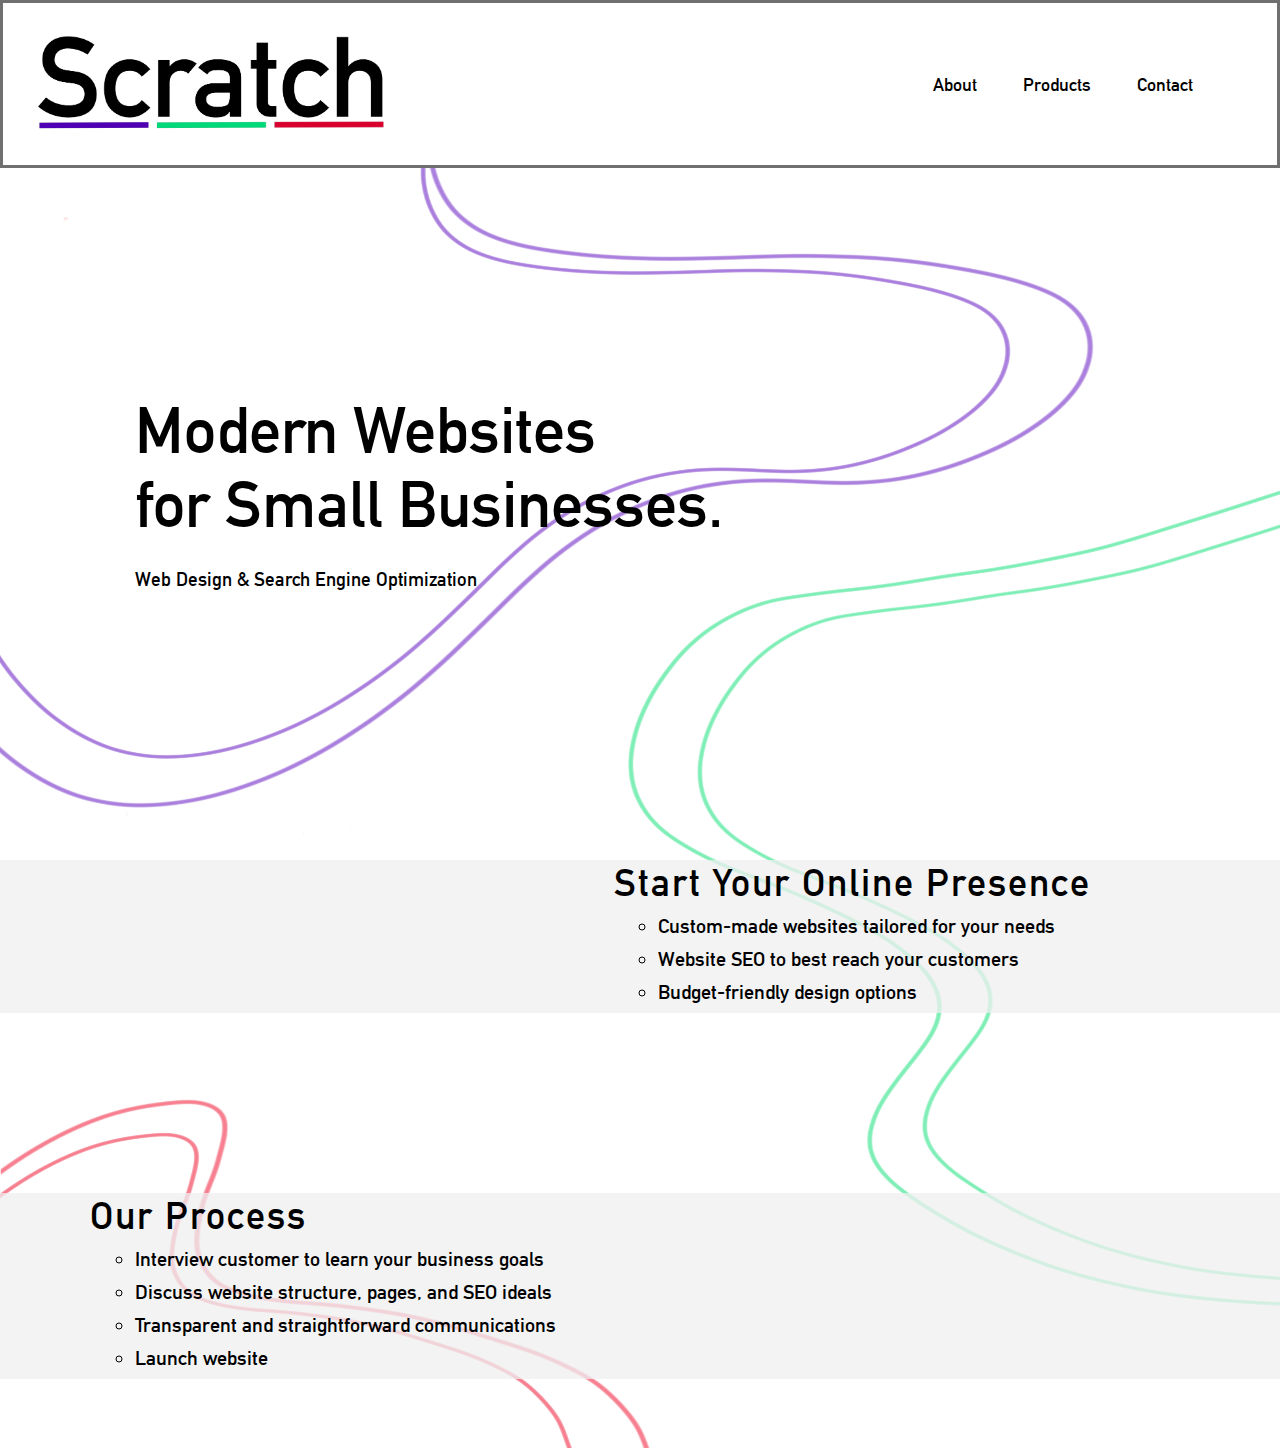
==== root/index.html @ eb452f38 "Spelling error in index" ====
<!DOCTYPE html>
<html lang="en">
	<head>
		<meta charset="UTF-8" />
		<meta http-equiv="X-UA-Compatible" content="IE=edge" />
		<meta name="viewport" content="width=device-width, initial-scale=1.0" />
		<link rel="stylesheet" href="CSS/styles.css" />
		<title>Scratch Web Solutions</title>
 	</head>
 	<body>
   		<nav class="navbar border">
			<!-- LOGO -->
			<a href = "home.html">
				<img class ="logo" href = "home.html" src="images/Scratch_Logo.png" alt="Scratch Web Services Logo">
			</a>
			<!-- NAVIGATION MENU -->
			<ul class="nav-links">
				<!-- USING CHECKBOX HACK -->
				<input type="checkbox" id="checkbox_toggle"/>
				<label for="checkbox_toggle" class="hamburger">&#9776;</label>
				<!-- NAVIGATION MENUS -->
				<div class="menu">
					<li><a href="./about.html">About</a></li>
					<li><a href="./products.html">Products</a></li>
					<li><a href="./contact-us.html">Contact</a></li>
				</div>
     		</ul>
   		</nav>

		<div id="backgroundimage">
			<div class = "home-splash">
				<h1 class = "home-title">Modern Websites<br>for Small Businesses.</h1>
				<h3 class = "home-subtitle">Web Design & Search Engine Optimization</h3>
			</div>
			<div>
				<div class="infobox1">
					<h2 class="h2">
						Start Your Online Presence<br>
					</h2>
					<ul class="li">
						<li>Custom-made websites tailored for your needs</li>
						<li>Website SEO to best reach your customers</li>
						<li>Budget-friendly design options</li>
					</ul>
				</div>
			</div>
			<div>
				<div class="infobox2">
					<h2 class="h2">
						Our Process<br>
					</h2>
					<ul class="li">
						<li>Interview customer to learn your business goals</li>
						<li>Discuss website structure, pages, and SEO ideals</li>
						<li>Transparent and straightforward communications</li>
						<li>Launch website</li>
					</ul>
				</div>
			</div>
		</div>
 	</body>
</html>
---- root/CSS/styles.css ----
* {
  margin: 0;
  padding: 0;
  box-sizing: border-box;
}
body {
  font-family: DIN-Alternative;
  background-color: rbga(236, 244, 252, 100);
}
a {
  text-decoration: none;
}
li {
  list-style: none;
}

nav {
  overflow: auto;
}



/* Gets font .ttf from src folder */
@font-face {
  font-family: DIN-Alternative;
  src: url(../fonts/DINAlternate-Bold.ttf);
}

/* NAVBAR STYLING STARTS */
.navbar {
  display: flex;
  align-items: center;
  justify-content: space-between;
  padding: 20px;
  background-color: rbga(236, 244, 252, 100);
  color: #fff;
}
.nav-links a {
  color: black;
}

/* LOGO */
.logo {
  max-width: 374px;
  max-height: 119px;
  align-items: center;
  /* background-color: rgba(255,255,255,100); */
}

.navbar.border {
  border: solid;
  border-color: rgba(112, 112, 112, 100);
}

/* NAVBAR MENU */
.menu {
  display: flex;
  gap: 1em;
  font-size: 18px;
  padding-right: 50px;
}

.menu li:hover {
  background-color: #4c9e9e;
  border-radius: 5px;
  transition: 0.3s ease;
}

.menu li {
  padding: 5px 14px;
}

/*RESPONSIVE NAVBAR MENU STARTS*/
/* CHECKBOX HACK */
input[type="checkbox"] {
  display: none;
}
/*HAMBURGER MENU*/
.hamburger {
  display: none;
  font-size: 24px;
  user-select: none;
}

#backgroundimage {
  background-image: url("../images/backgroundimage.png");
  background-repeat: no-repeat;
  background-size: 100% 100%;
  width: 100vw;
  height: 100vw;
  position: relative;
}

/* NAVBAR MEDIA QUERIES */
@media (max-width: 768px) {
  .menu {
    display: none;
    position: absolute;
    background-color: slategray;
    right: 0;
    left: 0;
    text-align: center;
    padding: 16px 0;
  }
  .menu li:hover {
    display: inline-block;
    background-color: #4c9e9e;
    transition: 0.3s ease;
  }
  .menu li + li {
    margin-top: 12px;
  }
  input[type="checkbox"]:checked ~ .menu {
    display: block;
  }
  .hamburger {
    display: block;
    color: black;
  }
  .dropdown {
    left: 50%;
    top: 30px;
    transform: translateX(35%);
  }
  .dropdown li:hover {
    background-color: #4c9e9e;
  }

  .home-splash {
	flex-direction: column;
	margin: auto;
  }

  #backgroundimage {
    background-image: url("../images/backgroundimage.png");
    background-repeat: no-repeat;
    background-size: cover;
    width: 100vw;
    height: 100vw;
    position: relative;
    background-attachment: fixed;
  }
}

/* custom--- */

.home-splash {
  flex-direction: column;
  padding-left: 15vh;
}

.home-splash h1 {
  display: flex;
  align-items: flex-start;
  padding-top: 25vh;
  font-size: 64px;
}

.home-splash h3 {
  display: flex;
  align-items: flex-start;
  padding-top: 3vh;
  padding-bottom: 30vh;
}

.infosection1 {
	justify-content:flex-end;
	flex-direction: row;
}

.infobox1 {
	display: flex;
	flex-direction: column;
	background-color: rgba(239, 239, 240, .75);
	justify-content: flex-end;
	align-items: flex-end;
	padding-left: 15vh;
	padding-right: 25vh;
	margin-bottom: 20vh;
}

.infobox1 h2 {
	font-size: 38px;
	font-weight: 300;
	padding-bottom: 1vh;
	letter-spacing: 2px;
	justify-content: flex-end;
	margin-right: -4vh;
}

.infobox1 li {
	font-size: 20px;
	font-weight: 100;
	letter-spacing: 0px;
	list-style: circle;
	justify-content: flex-end;
	padding-bottom: 1vh;
}

.infobox2 {
	display: flex;
	flex-direction: column;
	background-color: rgba(239, 239, 240, .75);
	justify-content: flex-start;
	align-items: flex-start;
	padding-left: 15vh;
	padding-right: 25vh;
}

.infobox2 h2 {
	font-size: 38px;
	font-weight: 300;
	padding-bottom: 1vh;
	letter-spacing: 2px;
	justify-content: flex-start;
	margin-left: -5vh;
}

.infobox2 li {
	font-size: 20px;
	font-weight: 100;
	letter-spacing: 0px;
	list-style: circle;
	justify-content: flex-start;
	padding-bottom: 1vh;
}
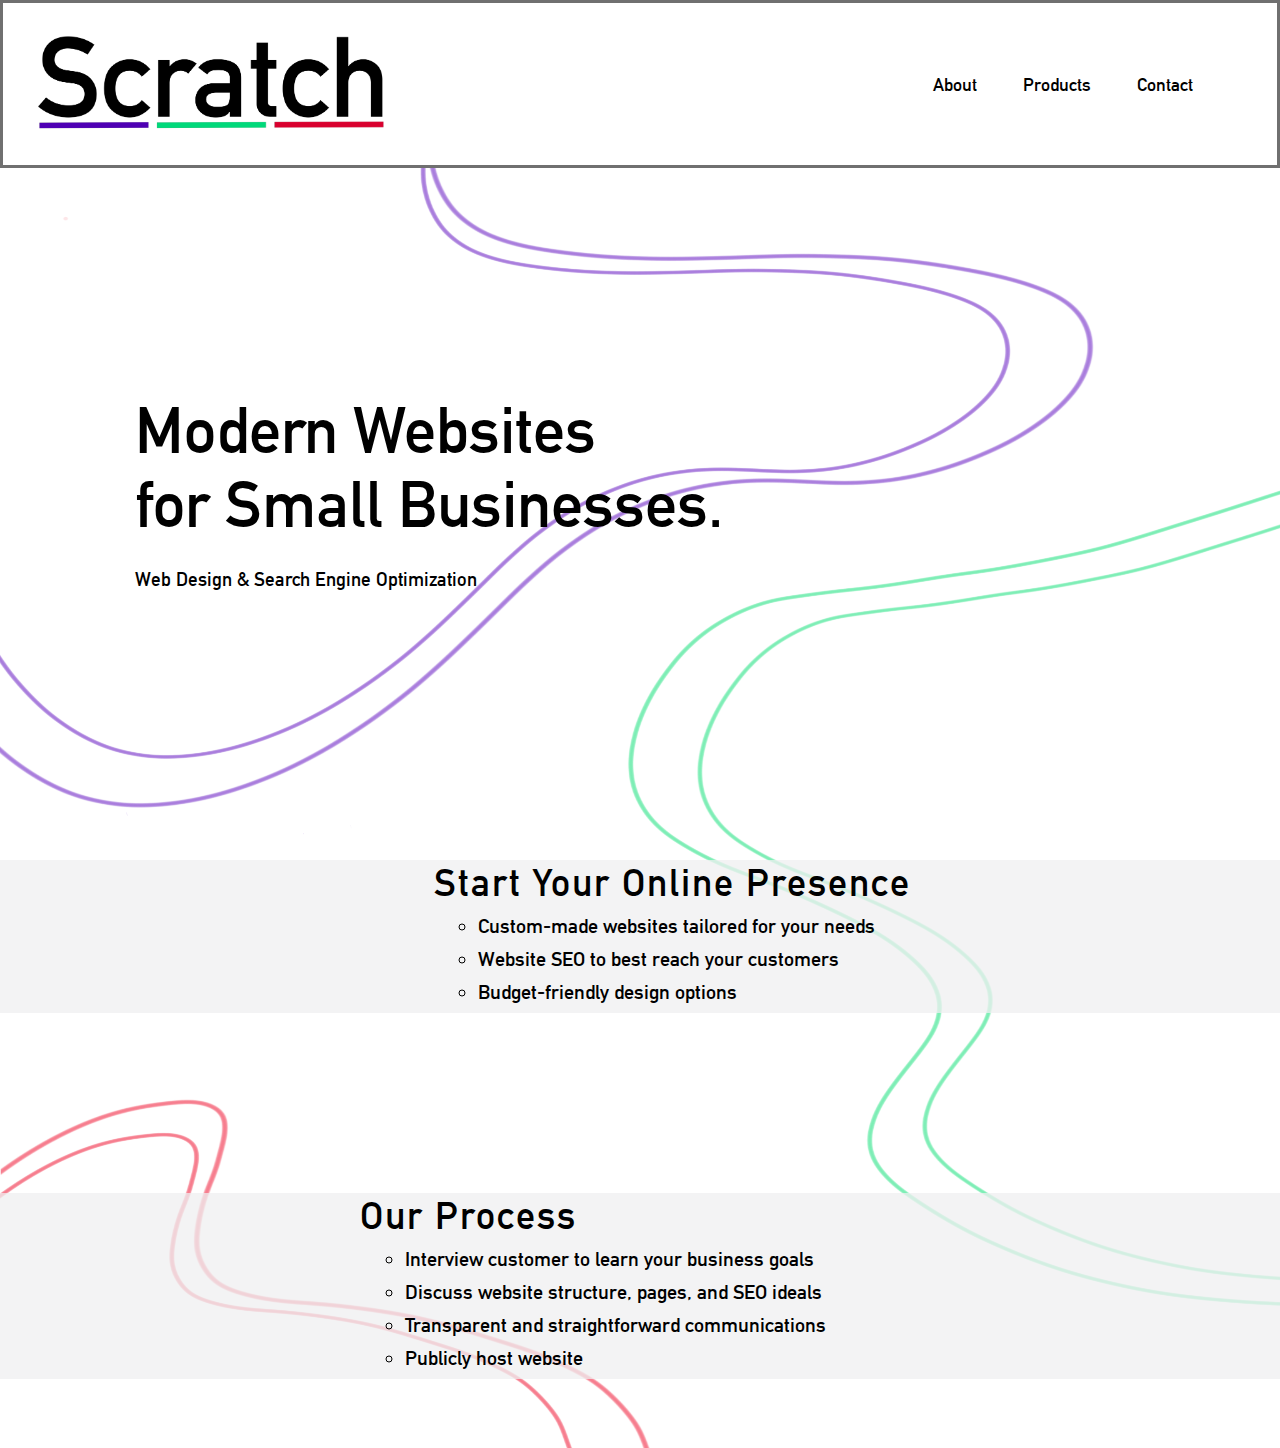
==== commit 16368601: "Minor CSS commit to home subsections" ====
--- a/root/index.html
+++ b/root/index.html
@@ -4,14 +4,14 @@
 		<meta charset="UTF-8" />
 		<meta http-equiv="X-UA-Compatible" content="IE=edge" />
 		<meta name="viewport" content="width=device-width, initial-scale=1.0" />
-		<link rel="stylesheet" href="CSS/styles.css" />
+		<link rel="stylesheet" href="./CSS/styles.css" />
 		<title>Scratch Web Solutions</title>
  	</head>
  	<body>
    		<nav class="navbar border">
 			<!-- LOGO -->
-			<a href = "home.html">
-				<img class ="logo" href = "home.html" src="images/Scratch_Logo.png" alt="Scratch Web Services Logo">
+			<a href = "./index.html">
+				<img class ="logo" src="images/Scratch_Logo.png" alt="Scratch Web Services Logo">
 			</a>
 			<!-- NAVIGATION MENU -->
 			<ul class="nav-links">
@@ -53,7 +53,7 @@
 						<li>Interview customer to learn your business goals</li>
 						<li>Discuss website structure, pages, and SEO ideals</li>
 						<li>Transparent and straightforward communications</li>
-						<li>Launch website</li>
+						<li>Publicly host website</li>
 					</ul>
 				</div>
 			</div>
--- a/root/CSS/styles.css
+++ b/root/CSS/styles.css
@@ -61,7 +61,7 @@
 }
 
 .menu li:hover {
-  background-color: #4c9e9e;
+  background-color: rgb(0,217,122);
   border-radius: 5px;
   transition: 0.3s ease;
 }
@@ -137,6 +137,7 @@
     background-size: cover;
     width: 100vw;
     height: 100vw;
+	max-width: 100%;
     position: relative;
     background-attachment: fixed;
   }
@@ -161,6 +162,7 @@
   align-items: flex-start;
   padding-top: 3vh;
   padding-bottom: 30vh;
+  font-weight: 300;
 }
 
 .infosection1 {
@@ -174,8 +176,8 @@
 	background-color: rgba(239, 239, 240, .75);
 	justify-content: flex-end;
 	align-items: flex-end;
-	padding-left: 15vh;
-	padding-right: 25vh;
+	padding-left: 5vh;
+	padding-right: 45vh;
 	margin-bottom: 20vh;
 }
 
@@ -203,8 +205,8 @@
 	background-color: rgba(239, 239, 240, .75);
 	justify-content: flex-start;
 	align-items: flex-start;
-	padding-left: 15vh;
-	padding-right: 25vh;
+	padding-left: 45vh;
+	padding-right: 5vh;
 }
 
 .infobox2 h2 {
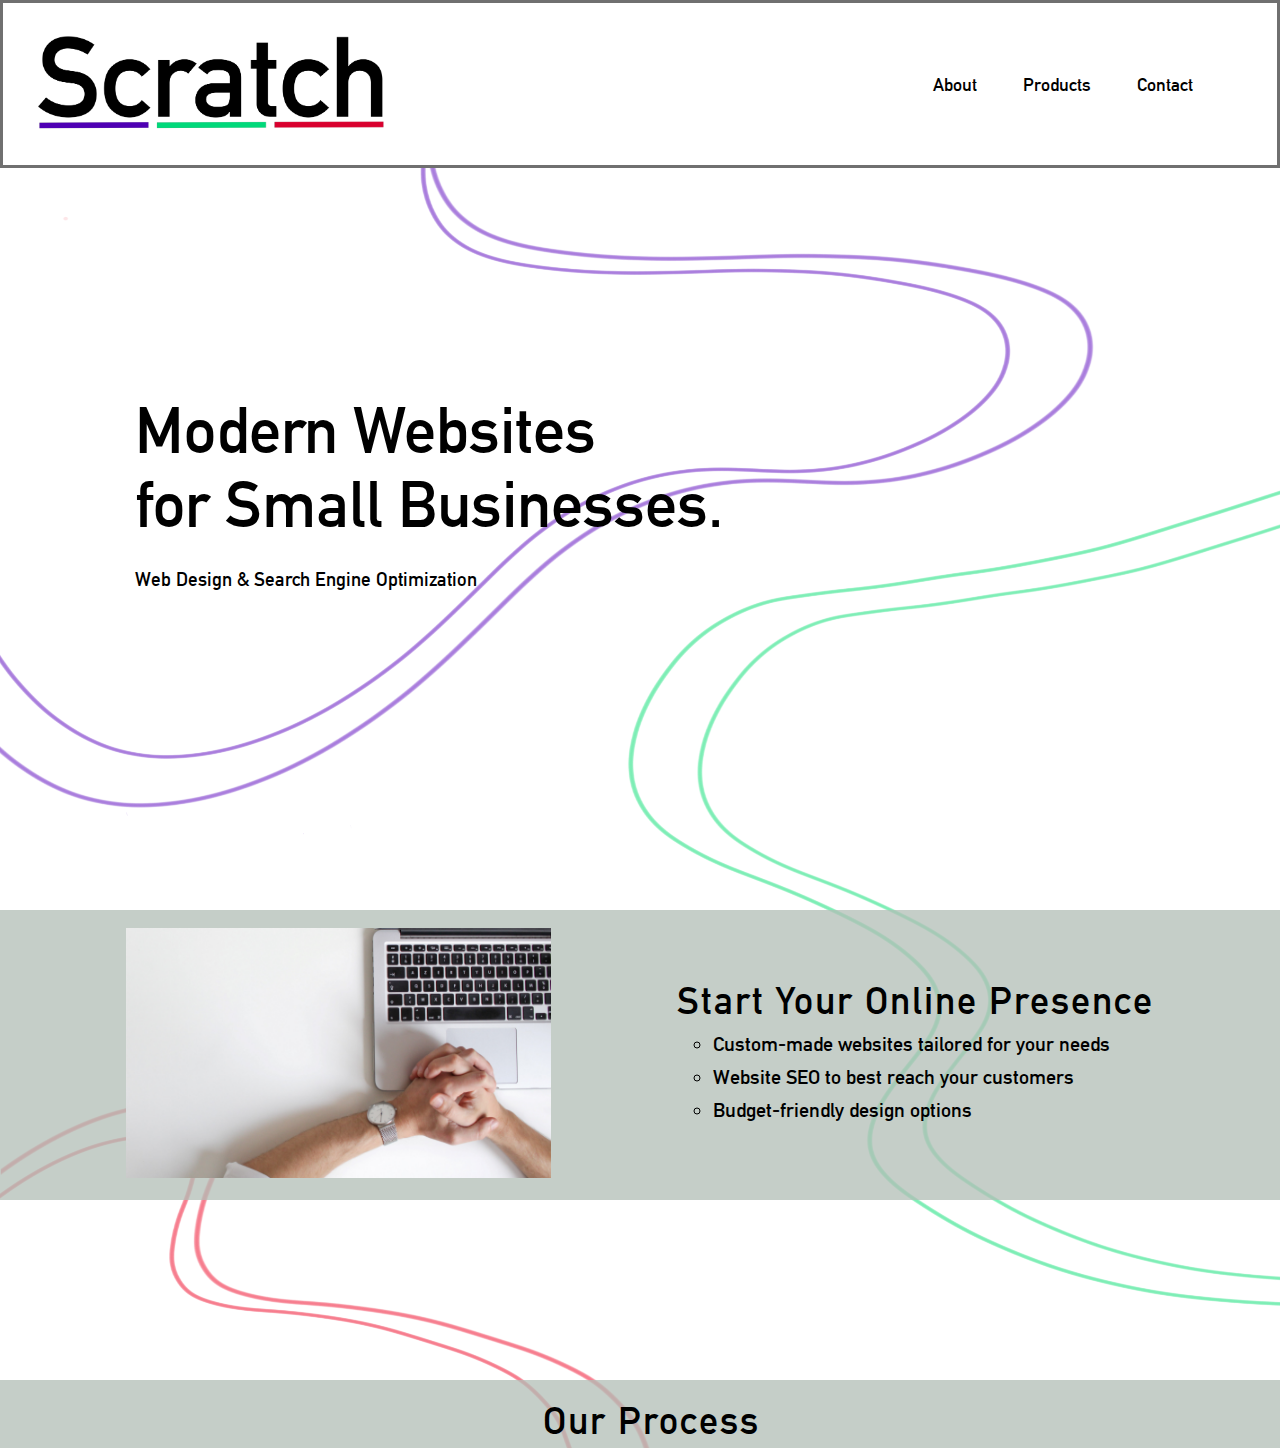
==== commit c524d5d2: "Structural, Reformat" ====
--- a/root/index.html
+++ b/root/index.html
@@ -1,62 +1,76 @@
 <!DOCTYPE html>
 <html lang="en">
-	<head>
-		<meta charset="UTF-8" />
-		<meta http-equiv="X-UA-Compatible" content="IE=edge" />
-		<meta name="viewport" content="width=device-width, initial-scale=1.0" />
-		<link rel="stylesheet" href="./CSS/styles.css" />
-		<title>Scratch Web Solutions</title>
- 	</head>
- 	<body>
-   		<nav class="navbar border">
-			<!-- LOGO -->
-			<a href = "./index.html">
-				<img class ="logo" src="images/Scratch_Logo.png" alt="Scratch Web Services Logo">
-			</a>
-			<!-- NAVIGATION MENU -->
-			<ul class="nav-links">
-				<!-- USING CHECKBOX HACK -->
-				<input type="checkbox" id="checkbox_toggle"/>
-				<label for="checkbox_toggle" class="hamburger">&#9776;</label>
-				<!-- NAVIGATION MENUS -->
-				<div class="menu">
-					<li><a href="./about.html">About</a></li>
-					<li><a href="./products.html">Products</a></li>
-					<li><a href="./contact-us.html">Contact</a></li>
-				</div>
-     		</ul>
-   		</nav>
+  <head>
+    <meta charset="UTF-8" />
+    <meta http-equiv="X-UA-Compatible" content="IE=edge" />
+    <meta name="viewport" content="width=device-width, initial-scale=1.0" />
+    <link rel="stylesheet" href="./CSS/styles.css" />
+    <title>Scratch Web Solutions</title>
+  </head>
+  <body>
+    <nav class="navbar border">
+      <!-- LOGO -->
+      <a href="./index.html">
+        <img
+          class="logo"
+          src="images/Scratch_Logo.png"
+          alt="Scratch Web Services Logo"
+        />
+      </a>
+      <!-- NAVIGATION MENU -->
+      <ul class="nav-links">
+        <!-- USING CHECKBOX HACK -->
+        <input type="checkbox" id="checkbox_toggle" />
+        <label for="checkbox_toggle" class="hamburger">&#9776;</label>
+        <!-- NAVIGATION MENUS -->
+        <div class="menu">
+          <li><a href="./about.html">About</a></li>
+          <li><a href="./products.html">Products</a></li>
+          <li><a href="./contact-us.html">Contact</a></li>
+        </div>
+      </ul>
+    </nav>
 
-		<div id="backgroundimage">
-			<div class = "home-splash">
-				<h1 class = "home-title">Modern Websites<br>for Small Businesses.</h1>
-				<h3 class = "home-subtitle">Web Design & Search Engine Optimization</h3>
-			</div>
-			<div>
-				<div class="infobox1">
-					<h2 class="h2">
-						Start Your Online Presence<br>
-					</h2>
-					<ul class="li">
-						<li>Custom-made websites tailored for your needs</li>
-						<li>Website SEO to best reach your customers</li>
-						<li>Budget-friendly design options</li>
-					</ul>
-				</div>
-			</div>
-			<div>
-				<div class="infobox2">
-					<h2 class="h2">
-						Our Process<br>
-					</h2>
-					<ul class="li">
-						<li>Interview customer to learn your business goals</li>
-						<li>Discuss website structure, pages, and SEO ideals</li>
-						<li>Transparent and straightforward communications</li>
-						<li>Publicly host website</li>
-					</ul>
-				</div>
-			</div>
-		</div>
- 	</body>
-</html>+    <div id="backgroundimage">
+      <div class="home-splash">
+        <h1>Modern Websites<br />for Small Businesses.</h1>
+        <h3 class="home-subtitle">Web Design & Search Engine Optimization</h3>
+      </div>
+      <div>
+        <div class="infobox1">
+          <div class="home-images">
+            <img
+              src="./images/Business_Man.png"
+              alt="Business man image"
+              width="425"
+              height="250"
+            />
+          </div>
+
+          <div>
+            <h2 class="h2">Start Your Online Presence<br /></h2>
+            <ul class="li">
+              <li>Custom-made websites tailored for your needs</li>
+              <li>Website SEO to best reach your customers</li>
+              <li>Budget-friendly design options</li>
+            </ul>
+          </div>
+        </div>
+      </div>
+      <div>
+        <div class="infobox2">
+          <div class="home-images"></div>
+          <div>
+            <h2 class="h2">Our Process<br /></h2>
+            <ul class="li">
+              <li>Interview customer to learn your business goals</li>
+              <li>Discuss website structure, pages, and SEO ideals</li>
+              <li>Transparent and straightforward communications</li>
+              <li>Publicly host website</li>
+            </ul>
+          </div>
+        </div>
+      </div>
+    </div>
+  </body>
+</html>
--- a/root/CSS/styles.css
+++ b/root/CSS/styles.css
@@ -18,8 +18,6 @@
   overflow: auto;
 }
 
-
-
 /* Gets font .ttf from src folder */
 @font-face {
   font-family: DIN-Alternative;
@@ -61,7 +59,7 @@
 }
 
 .menu li:hover {
-  background-color: rgb(0,217,122);
+  background-color: rgb(0, 217, 122);
   border-radius: 5px;
   transition: 0.3s ease;
 }
@@ -88,7 +86,9 @@
   background-size: 100% 100%;
   width: 100vw;
   height: 100vw;
+  max-width: 100%;
   position: relative;
+  overflow: auto;
 }
 
 /* NAVBAR MEDIA QUERIES */
@@ -104,7 +104,7 @@
   }
   .menu li:hover {
     display: inline-block;
-    background-color: #4c9e9e;
+    background-color: rgb(0, 217, 122);
     transition: 0.3s ease;
   }
   .menu li + li {
@@ -117,29 +117,64 @@
     display: block;
     color: black;
   }
+
   .dropdown {
     left: 50%;
     top: 30px;
     transform: translateX(35%);
   }
   .dropdown li:hover {
-    background-color: #4c9e9e;
+    background-color: rgb(0, 217, 122);
   }
 
   .home-splash {
-	flex-direction: column;
-	margin: auto;
+    flex-direction: column;
+    margin: auto;
+    padding-left: none;
+  }
+
+  .home-title {
+    align-items: flex-start;
+    justify-items: flex-start;
+    justify-content: flex-start;
+    font-size: 46px;
+  }
+
+  .infobox1 {
+    display: flex;
+    flex-direction: column;
+    background-color: rgba(239, 239, 240, 0.75);
+    justify-content: flex-end;
+    align-items: flex-end;
+    padding-left: 7vh;
+    padding-right: 7vh;
+    margin-bottom: 20vh;
+    overflow: auto;
+  }
+
+  img[src^="./images/Business_Man.png"] {
+    width: 245px;
+    height: 175px;
+    border: 13px solid rgba(0, 217, 122, 0.3);
+    margin-right: 50px;
+  }
+
+  .home-splash h1 {
+    display: flex;
+    align-items: flex-start;
+    padding-top: 25vh;
+    font-size: 64px;
+    padding-left: 3vh;
   }
 
   #backgroundimage {
     background-image: url("../images/backgroundimage.png");
     background-repeat: no-repeat;
     background-size: cover;
-    width: 100vw;
-    height: 100vw;
-	max-width: 100%;
+    max-width: 100%;
     position: relative;
     background-attachment: fixed;
+    overflow: auto;
   }
 }
 
@@ -147,7 +182,6 @@
 
 .home-splash {
   flex-direction: column;
-  padding-left: 15vh;
 }
 
 .home-splash h1 {
@@ -155,74 +189,85 @@
   align-items: flex-start;
   padding-top: 25vh;
   font-size: 64px;
+  padding-left: 15vh;
 }
 
 .home-splash h3 {
   display: flex;
   align-items: flex-start;
   padding-top: 3vh;
-  padding-bottom: 30vh;
+  padding-bottom: 35.5vh;
   font-weight: 300;
+  padding-left: 15vh;
 }
 
 .infosection1 {
-	justify-content:flex-end;
-	flex-direction: row;
+  justify-content: flex-end;
+  flex-direction: row;
 }
 
 .infobox1 {
-	display: flex;
-	flex-direction: column;
-	background-color: rgba(239, 239, 240, .75);
-	justify-content: flex-end;
-	align-items: flex-end;
-	padding-left: 5vh;
-	padding-right: 45vh;
-	margin-bottom: 20vh;
+  display: flex;
+  flex-direction: row;
+  background-color: rgba(178, 190, 181, 0.75);
+  justify-content: space-evenly;
+  align-items: center;
+  padding-top: 2vh;
+  padding-bottom: 2vh;
+  margin-bottom: 20vh;
+}
+
+.infobox1 content {
+  justify-content: center;
+  flex-direction: row;
 }
 
 .infobox1 h2 {
-	font-size: 38px;
-	font-weight: 300;
-	padding-bottom: 1vh;
-	letter-spacing: 2px;
-	justify-content: flex-end;
-	margin-right: -4vh;
+  font-size: 38px;
+  font-weight: 300;
+  padding-bottom: 1vh;
+  letter-spacing: 2px;
+  justify-content: center;
+  align-items: center;
+  max-width: 100%;
 }
 
 .infobox1 li {
-	font-size: 20px;
-	font-weight: 100;
-	letter-spacing: 0px;
-	list-style: circle;
-	justify-content: flex-end;
-	padding-bottom: 1vh;
+  font-size: 20px;
+  font-weight: 100;
+  letter-spacing: 0px;
+  list-style: circle;
+  justify-content: flex-end;
+  padding-bottom: 1vh;
+  margin-left: 4vh;
+  max-width: 100%;
 }
 
 .infobox2 {
-	display: flex;
-	flex-direction: column;
-	background-color: rgba(239, 239, 240, .75);
-	justify-content: flex-start;
-	align-items: flex-start;
-	padding-left: 45vh;
-	padding-right: 5vh;
+  display: flex;
+  flex-direction: row;
+  background-color: rgba(178, 190, 181, 0.75);
+  justify-content: space-evenly;
+  align-items: center;
+  padding-top: 2vh;
+  padding-bottom: 2vh;
+  margin-bottom: 20vh;
 }
 
 .infobox2 h2 {
-	font-size: 38px;
-	font-weight: 300;
-	padding-bottom: 1vh;
-	letter-spacing: 2px;
-	justify-content: flex-start;
-	margin-left: -5vh;
+  font-size: 38px;
+  font-weight: 300;
+  padding-bottom: 1vh;
+  letter-spacing: 2px;
+  justify-content: flex-start;
 }
 
 .infobox2 li {
-	font-size: 20px;
-	font-weight: 100;
-	letter-spacing: 0px;
-	list-style: circle;
-	justify-content: flex-start;
-	padding-bottom: 1vh;
-}+  font-size: 20px;
+  font-weight: 100;
+  letter-spacing: 0px;
+  list-style: circle;
+  justify-content: flex-start;
+  padding-bottom: 1vh;
+  margin-left: 5vh;
+}
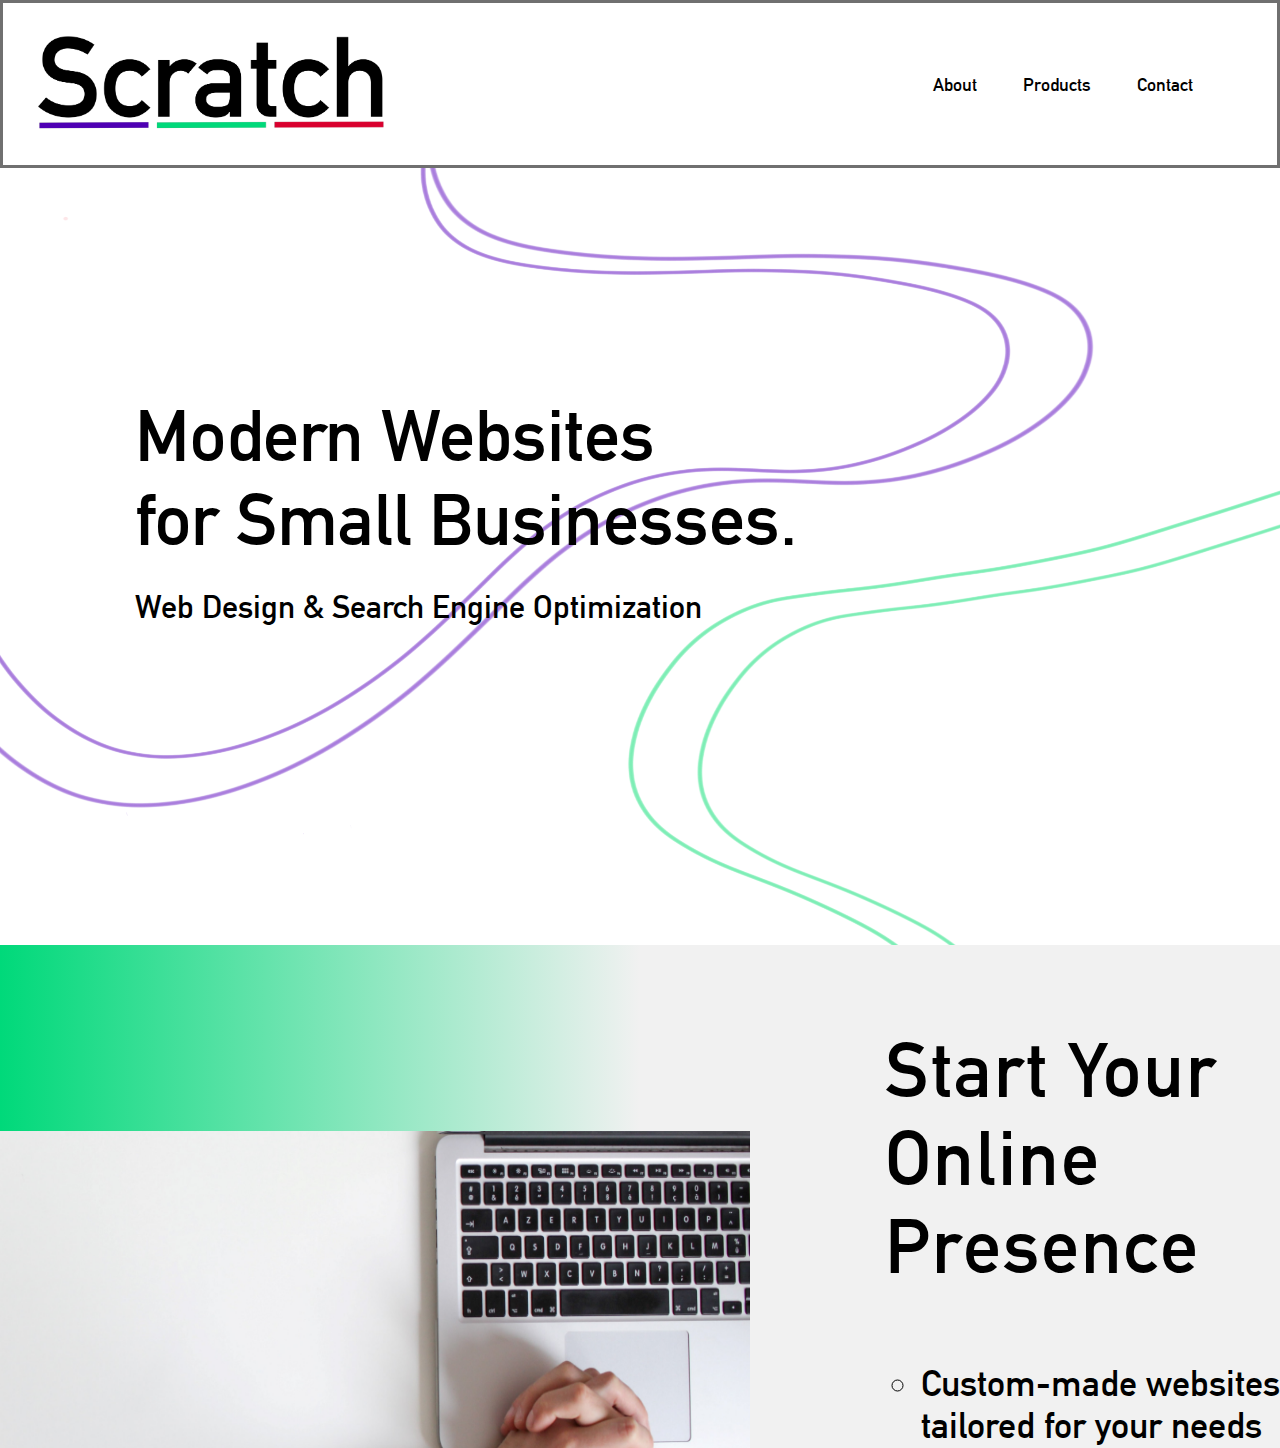
==== commit e331eb42: "10/31 Commit" ====
--- a/root/index.html
+++ b/root/index.html
@@ -38,12 +38,12 @@
       </div>
       <div>
         <div class="infobox1">
-          <div class="home-images">
+          <div class="home-images1">
             <img
               src="./images/Business_Man.png"
               alt="Business man image"
-              width="425"
-              height="250"
+              width="750"
+              height="500"
             />
           </div>
 
--- a/root/CSS/styles.css
+++ b/root/CSS/styles.css
@@ -92,7 +92,7 @@
 }
 
 /* NAVBAR MEDIA QUERIES */
-@media (max-width: 768px) {
+@media only screen and (max-width: 768px) {
   .menu {
     display: none;
     position: absolute;
@@ -167,6 +167,27 @@
     padding-left: 3vh;
   }
 
+  .infobox1 h2 {
+	font-size: 36px;
+	font-weight: 100;
+	padding-top: 7vh;
+	padding-bottom: 8vh;
+	letter-spacing: 2px;
+	justify-content: center;
+	align-items: center;
+	max-width: 100%;
+  }
+
+  .infobox1 li {
+	font-size: 20px;
+	font-weight: 100;
+	letter-spacing: 0px;
+	list-style: circle;
+	padding-bottom: 7vh;
+	margin-left: 4vh;
+	max-width: 100%;
+  }
+
   #backgroundimage {
     background-image: url("../images/backgroundimage.png");
     background-repeat: no-repeat;
@@ -188,7 +209,7 @@
   display: flex;
   align-items: flex-start;
   padding-top: 25vh;
-  font-size: 64px;
+  font-size: 72px;
   padding-left: 15vh;
 }
 
@@ -197,6 +218,7 @@
   align-items: flex-start;
   padding-top: 3vh;
   padding-bottom: 35.5vh;
+  font-size: 32px;
   font-weight: 300;
   padding-left: 15vh;
 }
@@ -209,7 +231,7 @@
 .infobox1 {
   display: flex;
   flex-direction: row;
-  background-color: rgba(178, 190, 181, 0.75);
+  background: linear-gradient(to right,  rgb(0, 217, 122) 0%,rgb(241, 241, 241) 50%,rgb(241, 241, 241) 50%,rgb(241, 241, 241) 100%);
   justify-content: space-evenly;
   align-items: center;
   padding-top: 2vh;
@@ -218,27 +240,29 @@
 }
 
 .infobox1 content {
-  justify-content: center;
-  flex-direction: row;
+  justify-content: space-between;
+  flex-direction: row;
+}
+
+.home-images1 {
+	padding-right: 15vh;
 }
 
 .infobox1 h2 {
-  font-size: 38px;
+  font-size: 76px;
   font-weight: 300;
-  padding-bottom: 1vh;
+  padding-top: 7vh;
+  padding-bottom: 8vh;
   letter-spacing: 2px;
-  justify-content: center;
-  align-items: center;
   max-width: 100%;
 }
 
 .infobox1 li {
-  font-size: 20px;
+  font-size: 36px;
   font-weight: 100;
   letter-spacing: 0px;
   list-style: circle;
-  justify-content: flex-end;
-  padding-bottom: 1vh;
+  padding-bottom: 7vh;
   margin-left: 4vh;
   max-width: 100%;
 }
@@ -246,7 +270,7 @@
 .infobox2 {
   display: flex;
   flex-direction: row;
-  background-color: rgba(178, 190, 181, 0.75);
+  background-color: rgba(241, 241, 241, 1);
   justify-content: space-evenly;
   align-items: center;
   padding-top: 2vh;
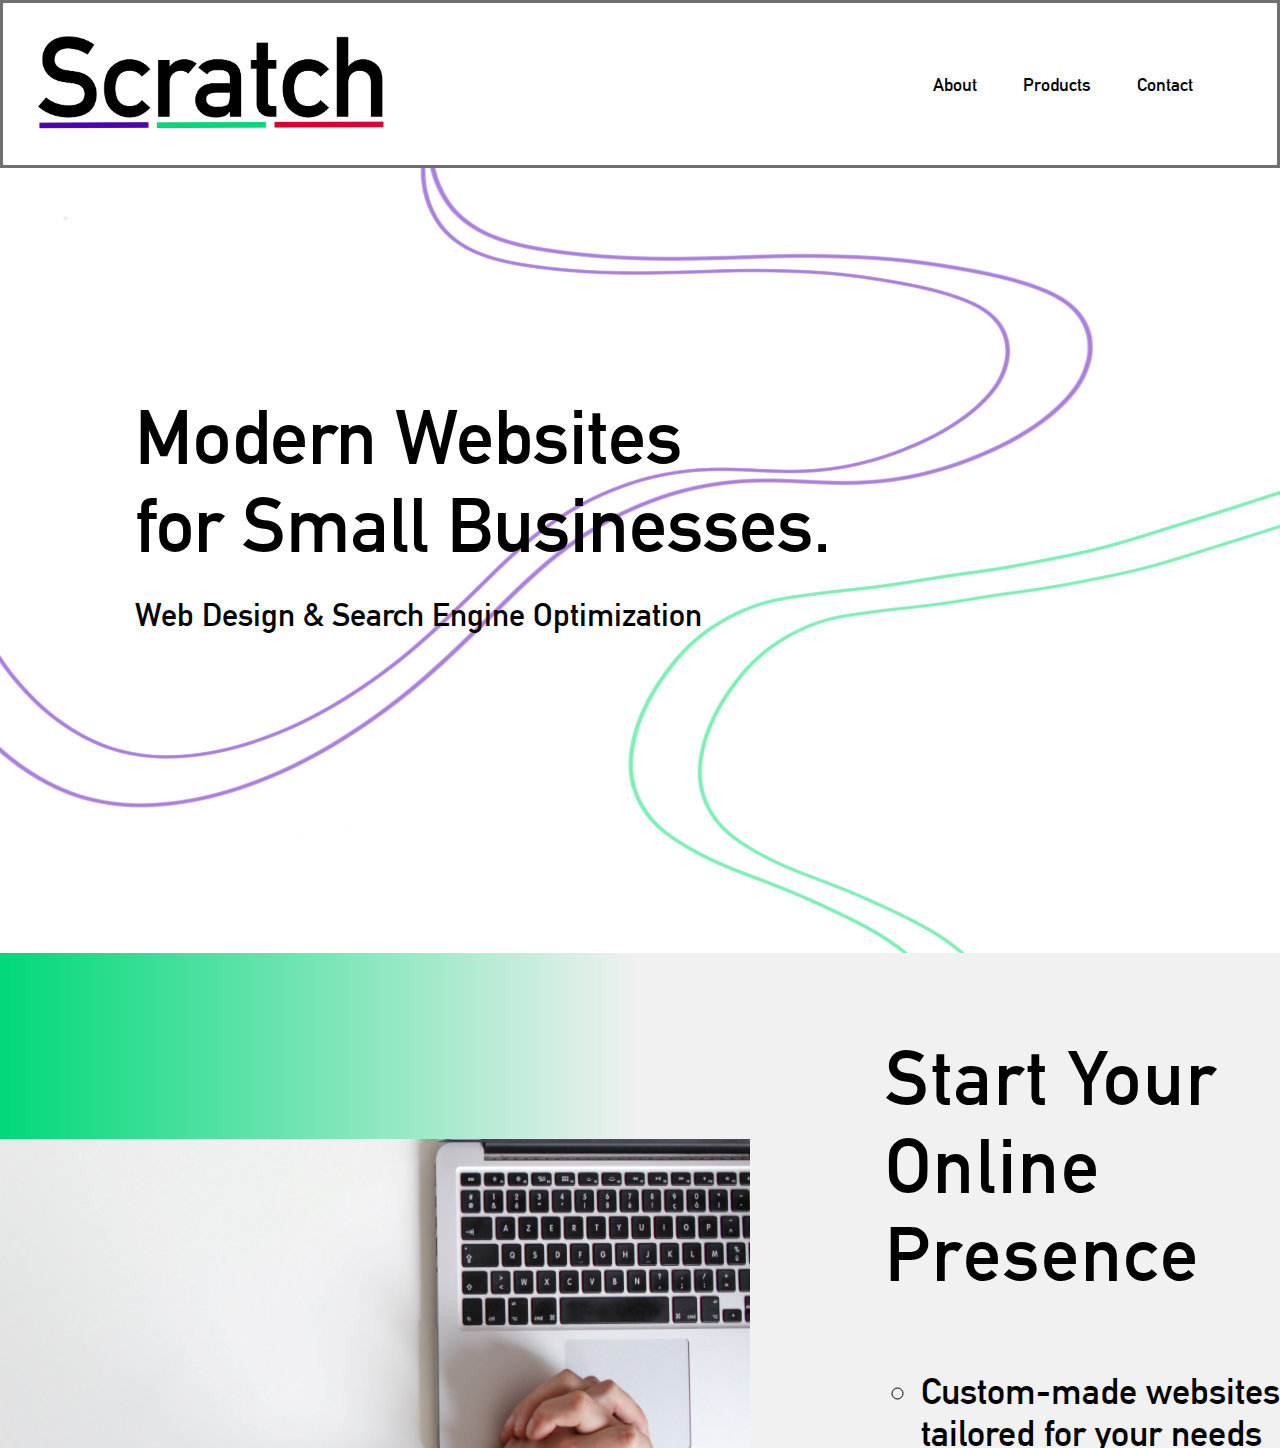
==== commit 2bdd1343: "CSS Overflow Hotfix" ====
--- a/root/index.html
+++ b/root/index.html
@@ -30,44 +30,45 @@
         </div>
       </ul>
     </nav>
+    <div>
+      <div id="backgroundimage">
+        <div class="home-splash">
+          <h1>Modern Websites<br />for Small Businesses.</h1>
+          <h3>Web Design & Search Engine Optimization</h3>
+        </div>
+        <div>
+          <div class="infobox1">
+            <div class="home-images1">
+              <img
+                src="./images/Business_Man.png"
+                alt="Business man image"
+                width="750"
+                height="500"
+              />
+            </div>
 
-    <div id="backgroundimage">
-      <div class="home-splash">
-        <h1>Modern Websites<br />for Small Businesses.</h1>
-        <h3 class="home-subtitle">Web Design & Search Engine Optimization</h3>
-      </div>
-      <div>
-        <div class="infobox1">
-          <div class="home-images1">
-            <img
-              src="./images/Business_Man.png"
-              alt="Business man image"
-              width="750"
-              height="500"
-            />
-          </div>
-
-          <div>
-            <h2 class="h2">Start Your Online Presence<br /></h2>
-            <ul class="li">
-              <li>Custom-made websites tailored for your needs</li>
-              <li>Website SEO to best reach your customers</li>
-              <li>Budget-friendly design options</li>
-            </ul>
+            <div>
+              <h2 class="h2">Start Your Online Presence<br /></h2>
+              <ul class="li">
+                <li>Custom-made websites tailored for your needs</li>
+                <li>Website SEO to best reach your customers</li>
+                <li>Budget-friendly design options</li>
+              </ul>
+            </div>
           </div>
         </div>
-      </div>
-      <div>
-        <div class="infobox2">
-          <div class="home-images"></div>
-          <div>
-            <h2 class="h2">Our Process<br /></h2>
-            <ul class="li">
-              <li>Interview customer to learn your business goals</li>
-              <li>Discuss website structure, pages, and SEO ideals</li>
-              <li>Transparent and straightforward communications</li>
-              <li>Publicly host website</li>
-            </ul>
+        <div class="width-adjust">
+          <div class="infobox2">
+            <div class="home-images"></div>
+            <div>
+              <h2 class="h2">Our Process<br /></h2>
+              <ul class="li">
+                <li>Interview customer to learn your business goals</li>
+                <li>Discuss website structure, pages, and SEO ideals</li>
+                <li>Transparent and straightforward communications</li>
+                <li>Publicly host website</li>
+              </ul>
+            </div>
           </div>
         </div>
       </div>
--- a/root/CSS/styles.css
+++ b/root/CSS/styles.css
@@ -6,6 +6,10 @@
 body {
   font-family: DIN-Alternative;
   background-color: rbga(236, 244, 252, 100);
+}
+html, body {
+	overflow-x: hidden;
+	width: 100%
 }
 a {
   text-decoration: none;
@@ -88,136 +92,31 @@
   height: 100vw;
   max-width: 100%;
   position: relative;
-  overflow: auto;
-}
-
-/* NAVBAR MEDIA QUERIES */
-@media only screen and (max-width: 768px) {
-  .menu {
-    display: none;
-    position: absolute;
-    background-color: slategray;
-    right: 0;
-    left: 0;
-    text-align: center;
-    padding: 16px 0;
-  }
-  .menu li:hover {
-    display: inline-block;
-    background-color: rgb(0, 217, 122);
-    transition: 0.3s ease;
-  }
-  .menu li + li {
-    margin-top: 12px;
-  }
-  input[type="checkbox"]:checked ~ .menu {
-    display: block;
-  }
-  .hamburger {
-    display: block;
-    color: black;
-  }
-
-  .dropdown {
-    left: 50%;
-    top: 30px;
-    transform: translateX(35%);
-  }
-  .dropdown li:hover {
-    background-color: rgb(0, 217, 122);
-  }
-
-  .home-splash {
-    flex-direction: column;
-    margin: auto;
-    padding-left: none;
-  }
-
-  .home-title {
-    align-items: flex-start;
-    justify-items: flex-start;
-    justify-content: flex-start;
-    font-size: 46px;
-  }
-
-  .infobox1 {
-    display: flex;
-    flex-direction: column;
-    background-color: rgba(239, 239, 240, 0.75);
-    justify-content: flex-end;
-    align-items: flex-end;
-    padding-left: 7vh;
-    padding-right: 7vh;
-    margin-bottom: 20vh;
-    overflow: auto;
-  }
-
-  img[src^="./images/Business_Man.png"] {
-    width: 245px;
-    height: 175px;
-    border: 13px solid rgba(0, 217, 122, 0.3);
-    margin-right: 50px;
-  }
-
-  .home-splash h1 {
-    display: flex;
-    align-items: flex-start;
-    padding-top: 25vh;
-    font-size: 64px;
-    padding-left: 3vh;
-  }
-
-  .infobox1 h2 {
-	font-size: 36px;
-	font-weight: 100;
-	padding-top: 7vh;
-	padding-bottom: 8vh;
-	letter-spacing: 2px;
-	justify-content: center;
-	align-items: center;
-	max-width: 100%;
-  }
-
-  .infobox1 li {
-	font-size: 20px;
-	font-weight: 100;
-	letter-spacing: 0px;
-	list-style: circle;
-	padding-bottom: 7vh;
-	margin-left: 4vh;
-	max-width: 100%;
-  }
-
-  #backgroundimage {
-    background-image: url("../images/backgroundimage.png");
-    background-repeat: no-repeat;
-    background-size: cover;
-    max-width: 100%;
-    position: relative;
-    background-attachment: fixed;
-    overflow: auto;
-  }
-}
-
-/* custom--- */
+  overflow: hidden;
+}
+
+.width-adjust {
+	max-width: 100vh;
+	overflow: none;
+}
 
 .home-splash {
   flex-direction: column;
+  overflow-y: auto;
 }
 
 .home-splash h1 {
-  display: flex;
   align-items: flex-start;
   padding-top: 25vh;
-  font-size: 72px;
+  font-size: 76px;
+  font-weight: 550;
   padding-left: 15vh;
 }
 
 .home-splash h3 {
-  display: flex;
   align-items: flex-start;
   padding-top: 3vh;
-  padding-bottom: 35.5vh;
+  margin-bottom: 35.5vh;
   font-size: 32px;
   font-weight: 300;
   padding-left: 15vh;
@@ -295,3 +194,109 @@
   padding-bottom: 1vh;
   margin-left: 5vh;
 }
+
+/* SMARTPHONE MEDIA QUERIES */
+@media only screen and (max-width: 768px) {
+	.menu {
+	  display: none;
+	  position: absolute;
+	  background-color: slategray;
+	  right: 0;
+	  left: 0;
+	  text-align: center;
+	  padding: 16px 0;
+	}
+	.menu li:hover {
+	  display: inline-block;
+	  background-color: rgb(0, 217, 122);
+	  transition: 0.3s ease;
+	}
+	.menu li + li {
+	  margin-top: 12px;
+	}
+	input[type="checkbox"]:checked ~ .menu {
+	  display: block;
+	}
+	.hamburger {
+	  display: block;
+	  color: black;
+	}
+  
+	.dropdown {
+	  left: 50%;
+	  top: 30px;
+	  transform: translateX(35%);
+	}
+	.dropdown li:hover {
+	  background-color: rgb(0, 217, 122);
+	}
+  
+	.home-splash {
+	  flex-direction: column;
+	  margin: auto;
+	  padding-left: 0vh;
+	}
+
+	.home-splash h3 {
+		align-items: center;
+		align-content: center;
+		padding-top: 3vh;
+		margin-bottom: 35.5vh;
+		font-size: 32px;
+		font-weight: 300;
+		/* padding-left: 5vh; */
+	  }
+  
+	.infobox1 {
+	  display: flex;
+	  flex-direction: column;
+	  background-color: rgba(239, 239, 240, 0.75);
+	  align-items: center;
+	  margin-bottom: 20vh;
+	}
+	
+	img[src^="./images/Business_Man.png"] {
+		width: 245px;
+		height: 175px;
+		border: 13px solid rgba(0, 217, 122, 0.3);
+		margin-right: 50px;
+	  }
+
+	.home-splash h1 {
+	  display: flex;
+	  justify-content: center;
+	  font-size: 64px;
+	  padding-left: 3vh;
+	}
+  
+	.infobox1 h2 {
+	  font-size: 36px;
+	  font-weight: 100;
+	  padding-top: 7vh;
+	  padding-bottom: 8vh;
+	  letter-spacing: 2px;
+	  justify-content: center;
+	  align-items: center;
+	  max-width: 100%;
+	}
+  
+	.infobox1 li {
+	  font-size: 20px;
+	  font-weight: 100;
+	  letter-spacing: 0px;
+	  list-style: circle;
+	  /* padding-bottom: 7vh; */
+	  margin-left: 4vh;
+	  max-width: 100%;
+	}
+  
+	#backgroundimage {
+	  background-image: url("../images/backgroundimage.png");
+	  background-repeat: no-repeat;
+	  background-size: cover;
+	  max-width: 100%;
+	  position: relative;
+	  background-attachment: fixed;
+	  overflow: auto;
+	}
+}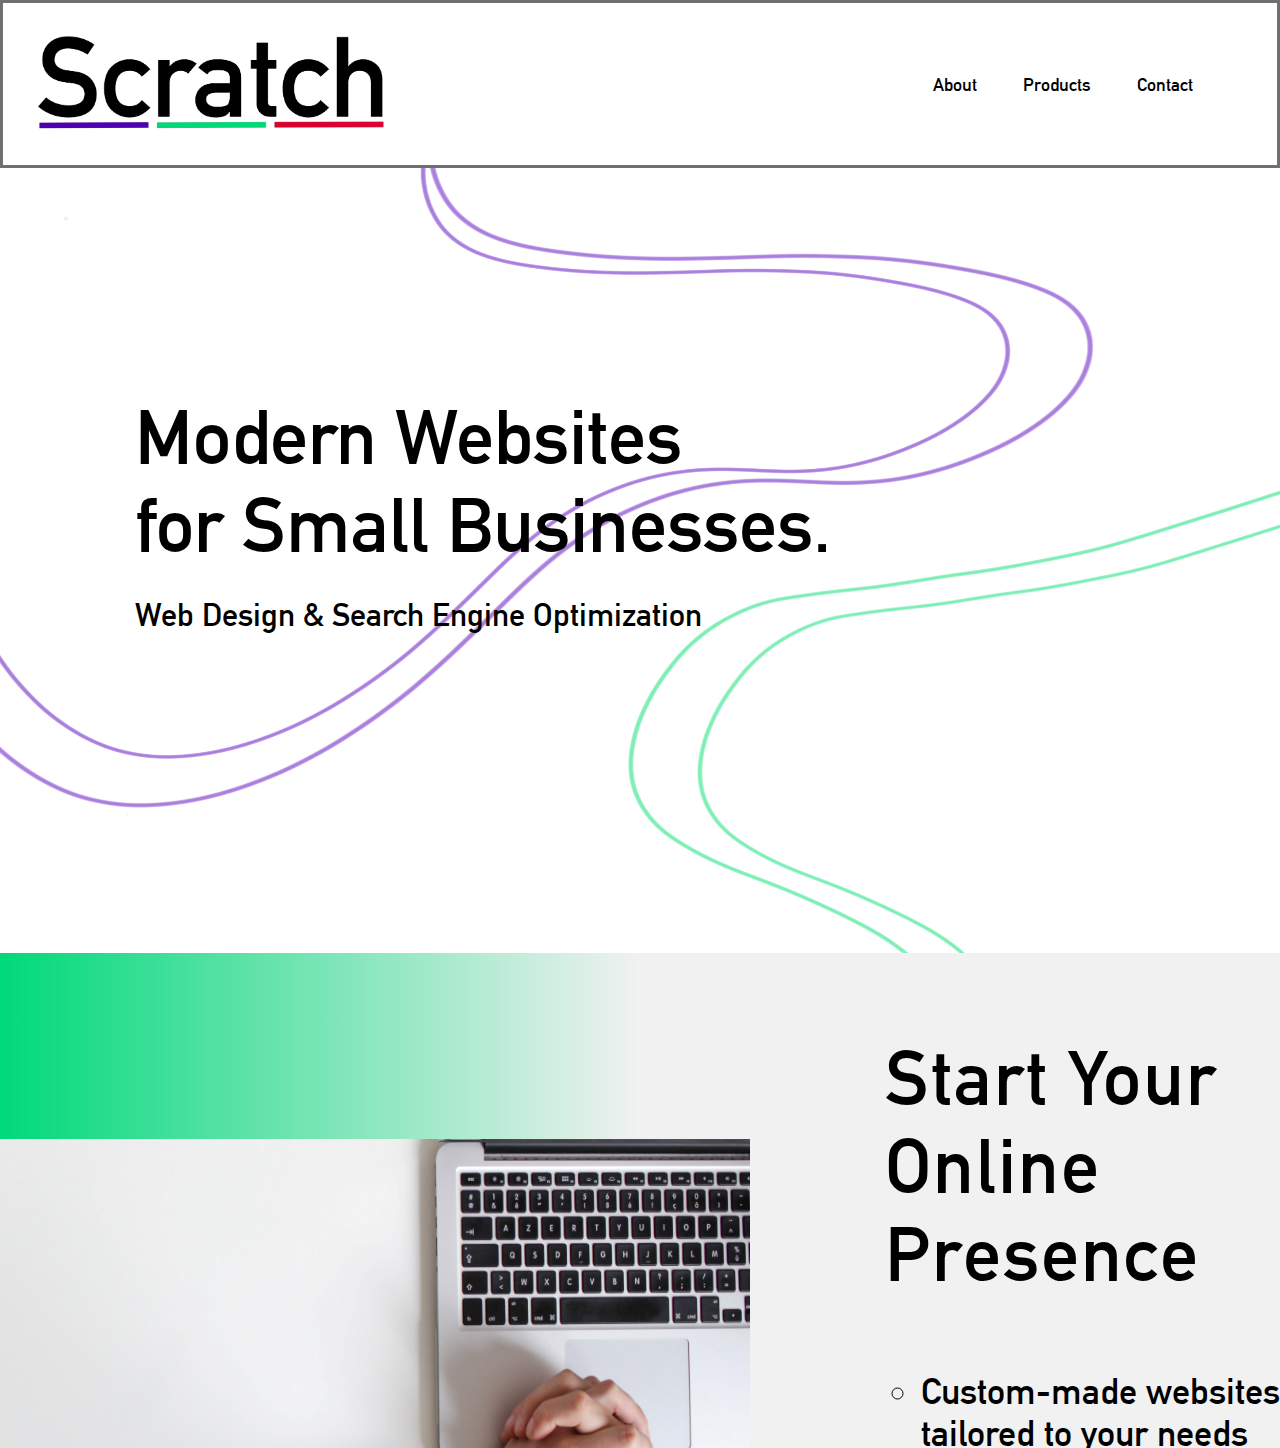
==== commit a373bce9: "Correcting Illiteracy" ====
--- a/root/index.html
+++ b/root/index.html
@@ -50,7 +50,7 @@
             <div>
               <h2 class="h2">Start Your Online Presence<br /></h2>
               <ul class="li">
-                <li>Custom-made websites tailored for your needs</li>
+                <li>Custom-made websites tailored to your needs</li>
                 <li>Website SEO to best reach your customers</li>
                 <li>Budget-friendly design options</li>
               </ul>
@@ -65,8 +65,8 @@
               <ul class="li">
                 <li>Interview customer to learn your business goals</li>
                 <li>Discuss website structure, pages, and SEO ideals</li>
-                <li>Transparent and straightforward communications</li>
-                <li>Publicly host website</li>
+                <li>Transparent and straight-forward communications</li>
+                <li>Publicly host your website</li>
               </ul>
             </div>
           </div>
